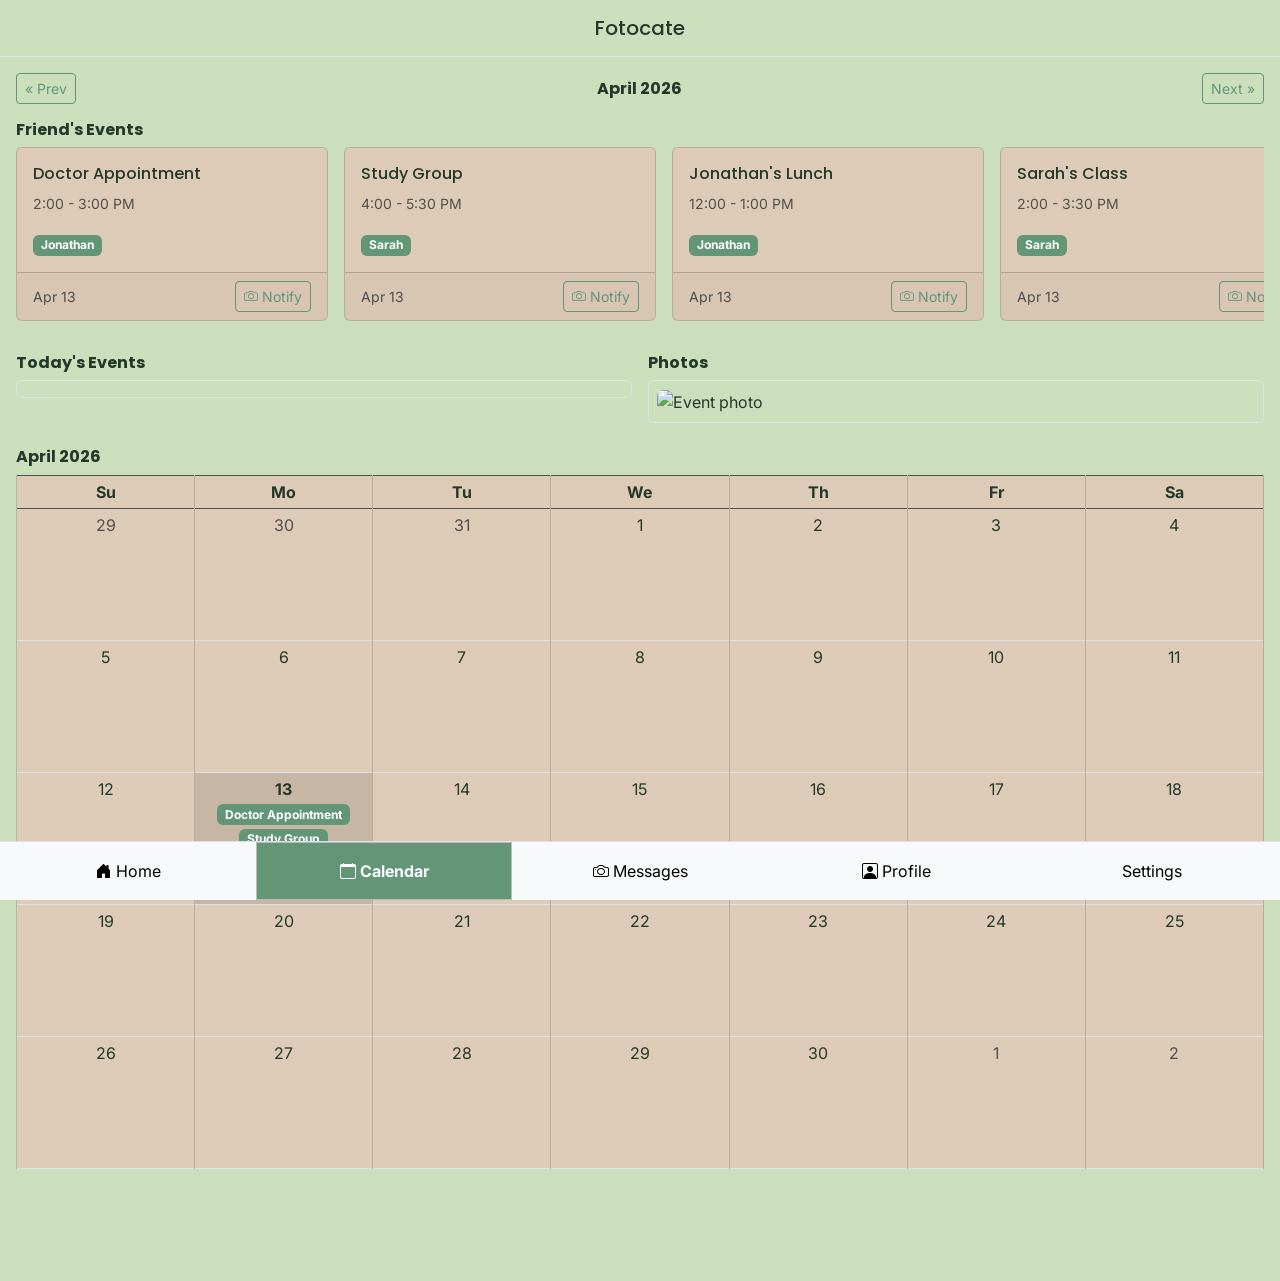
==== calendar.html @ 9111d799 "Add shared styles/scripts and Bootstrap icons across pages" ====
<!DOCTYPE html>
<html lang="en">
<head>
    <meta charset="UTF-8">
    <meta name="viewport" content="width=device-width, initial-scale=1.0">
    <title>Fotocate</title>

    <link href="https://cdn.jsdelivr.net/npm/bootstrap@5.3.2/dist/css/bootstrap.min.css" rel="stylesheet">
    <link rel="stylesheet" href="https://cdn.jsdelivr.net/npm/bootstrap-icons@1.11.3/font/bootstrap-icons.min.css">
    <link rel="stylesheet" href="styles.css">
    <style>
        .cal-day { cursor: pointer; }
        .cal-day:hover { text-decoration: underline; }
        .month-grid {
            table-layout: fixed;
        }
        .month-grid tbody td {
            height: clamp(88px, 12vw, 132px);
            vertical-align: top;
        }
    </style>
</head>
<body>

<div class="container-fluid min-vh-100 d-flex flex-column p-0">

    <!-- Top Title bar -->
    <div class="bg-light border-bottom text-center py-3">
        <h5 class="mb-0">Fotocate</h5>
    </div>

    <div class="flex-grow-1 overflow-auto p-3 pb-5 mb-5">

        <!-- Month navigation -->
        <div class="d-flex justify-content-between align-items-center mb-3">
            <button class="btn btn-outline-secondary btn-sm">&laquo; Prev</button>
            <h6 class="mb-0 fw-bold">April 2026</h6>
            <button class="btn btn-outline-secondary btn-sm">Next &raquo;</button>
        </div>

        <!-- Friend's Events -->
        <h6 class="fw-bold mb-2">Friend's Events</h6>
        <div class="d-flex flex-nowrap overflow-auto gap-3 mb-4 pb-2">

            <div class="col-10 col-sm-6 col-md-4 col-lg-3 flex-shrink-0">
                <div class="card h-100">
                    <div class="card-body">
                        <h6 class="card-title">Doctor Appointment</h6>
                        <p class="card-text"><small class="text-muted">2:00 - 3:00 PM</small></p>
                        <span class="badge bg-secondary">Jonathan</span>
                    </div>
                    <div class="card-footer d-flex justify-content-between align-items-center">
                        <small class="text-muted">Apr 13</small>
                        <button class="btn btn-outline-primary btn-sm"><i class="bi bi-camera me-1"></i>Notify</button>
                    </div>
                </div>
            </div>

            <div class="col-10 col-sm-6 col-md-4 col-lg-3 flex-shrink-0">
                <div class="card h-100">
                    <div class="card-body">
                        <h6 class="card-title">Study Group</h6>
                        <p class="card-text"><small class="text-muted">4:00 - 5:30 PM</small></p>
                        <span class="badge bg-secondary">Sarah</span>
                    </div>
                    <div class="card-footer d-flex justify-content-between align-items-center">
                        <small class="text-muted">Apr 13</small>
                        <button class="btn btn-outline-primary btn-sm"><i class="bi bi-camera me-1"></i>Notify</button>
                    </div>
                </div>
            </div>

            <div class="col-10 col-sm-6 col-md-4 col-lg-3 flex-shrink-0">
                <div class="card h-100">
                    <div class="card-body">
                        <h6 class="card-title">Jonathan's Lunch</h6>
                        <p class="card-text"><small class="text-muted">12:00 - 1:00 PM</small></p>
                        <span class="badge bg-secondary">Jonathan</span>
                    </div>
                    <div class="card-footer d-flex justify-content-between align-items-center">
                        <small class="text-muted">Apr 13</small>
                        <button class="btn btn-outline-primary btn-sm"><i class="bi bi-camera me-1"></i>Notify</button>
                    </div>
                </div>
            </div>

            <div class="col-10 col-sm-6 col-md-4 col-lg-3 flex-shrink-0">
                <div class="card h-100">
                    <div class="card-body">
                        <h6 class="card-title">Sarah's Class</h6>
                        <p class="card-text"><small class="text-muted">2:00 - 3:30 PM</small></p>
                        <span class="badge bg-secondary">Sarah</span>
                    </div>
                    <div class="card-footer d-flex justify-content-between align-items-center">
                        <small class="text-muted">Apr 13</small>
                        <button class="btn btn-outline-primary btn-sm"><i class="bi bi-camera me-1"></i>Notify</button>
                    </div>
                </div>
            </div>

        </div>
        <!-- Daily Activity and Photos -->
        <div class="row g-3 mb-4">

            <!-- Today's events -->
            <div class="col-12 col-lg-6">
                <h6 class="fw-bold mb-2">Today's Events</h6>
                <div id="todaysEventsContainer" class="border rounded overflow-auto p-2">
                </div>
            </div>

            <!-- Photos box -->
            <div class="col-12 col-lg-6">
                <h6 class="fw-bold mb-2">Photos</h6>
                <div class="border rounded overflow-auto p-2">
                    <img src="https://picsum.photos/200/300" class="img-fluid rounded" alt="Event photo" />
                </div>
            </div>

        </div>

        <!-- Monthly calendar -->
        <h6 class="fw-bold mb-2">April 2026</h6>

        <div class="table-responsive">
            <table class="table table-bordered table-sm text-center align-top month-grid">

                <thead class="table-dark">
                    <tr>
                        <th>Su</th>
                        <th>Mo</th>
                        <th>Tu</th>
                        <th>We</th>
                        <th>Th</th>
                        <th>Fr</th>
                        <th>Sa</th>
                    </tr>
                </thead>

                <tbody>
                    <tr>
                        <td class="text-muted">29</td>
                        <td class="text-muted">30</td>
                        <td class="text-muted">31</td>
                        <td><span class="cal-day" data-date="April 1, 2026" onclick="openCreateEvent('April 1, 2026', this)">1</span></td>
                        <td><span class="cal-day" data-date="April 2, 2026" onclick="openCreateEvent('April 2, 2026', this)">2</span></td>
                        <td><span class="cal-day" data-date="April 3, 2026" onclick="openCreateEvent('April 3, 2026', this)">3</span></td>
                        <td><span class="cal-day" data-date="April 4, 2026" onclick="openCreateEvent('April 4, 2026', this)">4</span></td>
                    </tr>
                    <tr>
                        <td><span class="cal-day" data-date="April 5, 2026" onclick="openCreateEvent('April 5, 2026', this)">5</span></td>
                        <td><span class="cal-day" data-date="April 6, 2026" onclick="openCreateEvent('April 6, 2026', this)">6</span></td>
                        <td><span class="cal-day" data-date="April 7, 2026" onclick="openCreateEvent('April 7, 2026', this)">7</span></td>
                        <td><span class="cal-day" data-date="April 8, 2026" onclick="openCreateEvent('April 8, 2026', this)">8</span></td>
                        <td><span class="cal-day" data-date="April 9, 2026" onclick="openCreateEvent('April 9, 2026', this)">9</span></td>
                        <td><span class="cal-day" data-date="April 10, 2026" onclick="openCreateEvent('April 10, 2026', this)">10</span></td>
                        <td><span class="cal-day" data-date="April 11, 2026" onclick="openCreateEvent('April 11, 2026', this)">11</span></td>
                    </tr>
                    <tr>
                        <td><span class="cal-day" data-date="April 12, 2026" onclick="openCreateEvent('April 12, 2026', this)">12</span></td>
                        <td class="table-active fw-bold"><span class="cal-day" data-date="April 13, 2026" onclick="openCreateEvent('April 13, 2026', this)">13</span>
                        </td>
                        <td><span class="cal-day" data-date="April 14, 2026" onclick="openCreateEvent('April 14, 2026', this)">14</span></td>
                        <td><span class="cal-day" data-date="April 15, 2026" onclick="openCreateEvent('April 15, 2026', this)">15</span></td>
                        <td><span class="cal-day" data-date="April 16, 2026" onclick="openCreateEvent('April 16, 2026', this)">16</span></td>
                        <td><span class="cal-day" data-date="April 17, 2026" onclick="openCreateEvent('April 17, 2026', this)">17</span></td>
                        <td><span class="cal-day" data-date="April 18, 2026" onclick="openCreateEvent('April 18, 2026', this)">18</span></td>
                    </tr>
                    <tr>
                        <td><span class="cal-day" data-date="April 19, 2026" onclick="openCreateEvent('April 19, 2026', this)">19</span></td>
                        <td><span class="cal-day" data-date="April 20, 2026" onclick="openCreateEvent('April 20, 2026', this)">20</span></td>
                        <td><span class="cal-day" data-date="April 21, 2026" onclick="openCreateEvent('April 21, 2026', this)">21</span></td>
                        <td><span class="cal-day" data-date="April 22, 2026" onclick="openCreateEvent('April 22, 2026', this)">22</span></td>
                        <td><span class="cal-day" data-date="April 23, 2026" onclick="openCreateEvent('April 23, 2026', this)">23</span></td>
                        <td><span class="cal-day" data-date="April 24, 2026" onclick="openCreateEvent('April 24, 2026', this)">24</span></td>
                        <td><span class="cal-day" data-date="April 25, 2026" onclick="openCreateEvent('April 25, 2026', this)">25</span></td>
                    </tr>
                    <tr>
                        <td><span class="cal-day" data-date="April 26, 2026" onclick="openCreateEvent('April 26, 2026', this)">26</span></td>
                        <td><span class="cal-day" data-date="April 27, 2026" onclick="openCreateEvent('April 27, 2026', this)">27</span></td>
                        <td><span class="cal-day" data-date="April 28, 2026" onclick="openCreateEvent('April 28, 2026', this)">28</span></td>
                        <td><span class="cal-day" data-date="April 29, 2026" onclick="openCreateEvent('April 29, 2026', this)">29</span></td>
                        <td><span class="cal-day" data-date="April 30, 2026" onclick="openCreateEvent('April 30, 2026', this)">30</span></td>
                        <td class="text-muted">1</td>
                        <td class="text-muted">2</td>
                    </tr>
                </tbody>

            </table>
        </div>

    </div>

    <!-- Create Event Modal -->
    <div class="modal fade" id="createEventModal" tabindex="-1" aria-labelledby="createEventModalLabel" aria-hidden="true">
        <div class="modal-dialog">
            <div class="modal-content">
                <div class="modal-header">
                    <h5 class="modal-title" id="createEventModalLabel">Create Event</h5>
                    <button type="button" class="btn-close" data-bs-dismiss="modal" aria-label="Close"></button>
                </div>
                <div class="modal-body">
                    <div class="mb-3">
                        <label class="form-label">Event Name <span class="text-danger">*</span></label>
                        <input type="text" id="eventName" class="form-control" placeholder="Enter event name">
                        <div id="eventNameError" class="text-danger small d-none">Event name is required.</div>
                    </div>
                    <div class="mb-3">
                        <label class="form-label">Description</label>
                        <input type="text" id="eventDesc" class="form-control" placeholder="Optional">
                    </div>
                    <div class="mb-3">
                        <label class="form-label">Date <span class="text-danger">*</span></label>
                        <input type="text" id="eventDate" class="form-control" readonly>
                    </div>
                    <div class="mb-3">
                        <label class="form-label">Time <span class="text-danger">*</span></label>
                        <input type="time" id="eventTime" class="form-control">
                        <div id="eventTimeError" class="text-danger small d-none">Time is required.</div>
                    </div>
                    <div class="mb-3">
                        <label class="form-label">People</label>
                        <select id="eventPeople" class="form-select">
                            <option value="" selected></option>
                            <option>1</option>
                            <option>2</option>
                            <option>3+</option>
                        </select>
                    </div>
                </div>
                <div class="modal-footer">
                    <button type="button" class="btn btn-secondary" data-bs-dismiss="modal">Cancel</button>
                    <button type="button" class="btn btn-primary" onclick="submitCreateEvent()">Continue</button>
                </div>
            </div>
        </div>
    </div>

    <!-- Event Confirmation Modal -->
    <div class="modal fade" id="eventConfirmModal" tabindex="-1" aria-labelledby="eventConfirmModalLabel" aria-hidden="true">
        <div class="modal-dialog">
            <div class="modal-content">
                <div class="modal-header">
                    <h5 class="modal-title" id="eventConfirmModalLabel">Event Confirmation</h5>
                    <button type="button" class="btn-close" data-bs-dismiss="modal" aria-label="Close"></button>
                </div>
                <div class="modal-body">
                    <p><strong>Event Name:</strong> <span id="confirmName"></span></p>
                    <p><strong>Description:</strong> <span id="confirmDesc"></span></p>
                    <p><strong>Date:</strong> <span id="confirmDate"></span></p>
                    <p><strong>Time:</strong> <span id="confirmTime"></span></p>
                    <p><strong>People:</strong> <span id="confirmPeople"></span></p>
                </div>
                <div class="modal-footer">
                    <button type="button" class="btn btn-secondary" onclick="backToCreate()">Back</button>
                    <button type="button" class="btn btn-success" onclick="confirmEvent()">Confirm</button>
                </div>
            </div>
        </div>
    </div>

    <!-- Bottom nav bar -->
    <div class="border-top bg-light fixed-bottom">
        <div class="row g-0 text-center">
            <div class="col">
                <a href="homepage.html" class="btn btn-light w-100 rounded-0 py-3 bottom-nav-link"><i class="bi bi-house-door-fill me-1"></i>Home</a>
            </div>
            <div class="col">
                <a href="calendar.html" class="btn btn-light w-100 rounded-0 py-3 fw-bold bottom-nav-link"><i class="bi bi-calendar me-1"></i>Calendar</a>
            </div>
            <div class="col">
                <a href="messages.html" class="btn btn-light w-100 rounded-0 py-3 bottom-nav-link"><i class="bi bi-camera me-1"></i>Messages</a>
            </div>
            <div class="col">
                <a href="profile.html" class="btn btn-light w-100 rounded-0 py-3 bottom-nav-link"><i class="bi bi-person-square me-1"></i>Profile</a>
            </div>
            <div class="col">
                <a href="settings.html" class="btn btn-light w-100 rounded-0 py-3 bottom-nav-link">Settings</a>
            </div>
        </div>
    </div>

</div>

<script src="https://cdn.jsdelivr.net/npm/bootstrap@5.3.2/dist/js/bootstrap.bundle.min.js"></script>

<script>
    const FRIEND_EVENTS = [
        { name: 'Doctor Appointment', dateStr: 'April 13, 2026', timeStr: '2:00 PM - 3:00 PM', owner: 'Jonathan', participants: ['Jonathan'] },
        { name: 'Study Group', dateStr: 'April 13, 2026', timeStr: '4:00 PM - 5:30 PM', owner: 'Sarah', participants: ['Sarah', 'Jonathan'] },
        { name: "Jonathan's Lunch", dateStr: 'April 13, 2026', timeStr: '12:00 PM - 1:00 PM', owner: 'Jonathan', participants: ['Jonathan'] },
        { name: "Sarah's Class", dateStr: 'April 13, 2026', timeStr: '2:00 PM - 3:30 PM', owner: 'Sarah', participants: ['Sarah'] }
    ];

    let createEventModal, confirmModal;
    let currentDayCell = null;
    let pendingEvent = null;

    document.addEventListener('DOMContentLoaded', function () {
        createEventModal = new bootstrap.Modal(document.getElementById('createEventModal'));
        confirmModal = new bootstrap.Modal(document.getElementById('eventConfirmModal'));
        enableDayCellClicks();
        loadSavedEvents();
        loadFriendEvents();
        highlightFocusedDay();
    });

    function enableDayCellClicks() {
        document.querySelectorAll('.cal-day').forEach(span => {
            const dateStr = span.dataset.date;
            const dayCell = span.closest('td');
            if (!dateStr || !dayCell) return;

            // Switch from number-only click target to full day-cell click target.
            span.removeAttribute('onclick');
            dayCell.style.cursor = 'pointer';
            dayCell.setAttribute('role', 'button');
            dayCell.addEventListener('click', function () {
                openCreateEvent(dateStr, span);
            });
        });
    }

    function openCreateEvent(dateStr, spanEl) {
        currentDayCell = spanEl.closest('td');
        document.getElementById('eventName').value = '';
        document.getElementById('eventDesc').value = '';
        document.getElementById('eventDate').value = dateStr;
        document.getElementById('eventTime').value = '';
        document.getElementById('eventPeople').value = '';
        document.getElementById('eventNameError').classList.add('d-none');
        document.getElementById('eventTimeError').classList.add('d-none');
        createEventModal.show();
    }

    function submitCreateEvent() {
        const name = document.getElementById('eventName').value.trim();
        const time = document.getElementById('eventTime').value.trim();
        let valid = true;

        if (!name) {
            document.getElementById('eventNameError').classList.remove('d-none');
            valid = false;
        } else {
            document.getElementById('eventNameError').classList.add('d-none');
        }
        if (!time) {
            document.getElementById('eventTimeError').classList.remove('d-none');
            valid = false;
        } else {
            document.getElementById('eventTimeError').classList.add('d-none');
        }

        if (valid) {
            const [h, m] = time.split(':');
            const hour = parseInt(h);
            const ampm = hour >= 12 ? 'PM' : 'AM';
            const hour12 = hour % 12 || 12;
            const timeStr = `${hour12}:${m} ${ampm}`;

            pendingEvent = {
                name,
                desc: document.getElementById('eventDesc').value.trim(),
                dateStr: document.getElementById('eventDate').value,
                timeStr,
                people: document.getElementById('eventPeople').value
            };

            document.getElementById('confirmName').textContent = name;
            document.getElementById('confirmDesc').textContent = pendingEvent.desc || '—';
            document.getElementById('confirmDate').textContent = pendingEvent.dateStr;
            document.getElementById('confirmTime').textContent = timeStr;
            document.getElementById('confirmPeople').textContent = pendingEvent.people || '—';
            createEventModal.hide();
            confirmModal.show();
        }
    }

    function confirmEvent() {
        if (!pendingEvent) return;

        // Add badge to the calendar cell
        if (currentDayCell) {
            const div = document.createElement('div');
            div.innerHTML = `<span class="badge bg-warning text-dark">${pendingEvent.name}</span>`;
            currentDayCell.appendChild(div);
        }

        // If today, also add to Today's Events list
        if (pendingEvent.dateStr === 'April 13, 2026') {
            addToTodaysEvents(pendingEvent);
        }

        // Save to localStorage
        const saved = JSON.parse(localStorage.getItem('calendarEvents') || '[]');
        saved.push(pendingEvent);
        localStorage.setItem('calendarEvents', JSON.stringify(saved));

        pendingEvent = null;
        confirmModal.hide();
    }

    function backToCreate() {
        confirmModal.hide();
        createEventModal.show();
    }

    function addToTodaysEvents(evt) {
        const container = document.getElementById('todaysEventsContainer');
        if (!container) return;
        const div = document.createElement('div');
        div.className = 'card mb-2';
        div.innerHTML = `
            <div class="card-body py-2">
                <h6 class="card-title mb-1">${evt.name}</h6>
                <small class="text-muted">${evt.timeStr}</small><br>
                <span class="badge bg-warning text-dark">Personal</span>
            </div>`;
        container.appendChild(div);
    }

    function loadSavedEvents() {
        const saved = JSON.parse(localStorage.getItem('calendarEvents') || '[]');
        saved.forEach(evt => {
            // Add badge to matching calendar cell
            const span = document.querySelector(`.cal-day[data-date="${evt.dateStr}"]`);
            if (span) {
                const div = document.createElement('div');
                div.innerHTML = `<span class="badge bg-warning text-dark">${evt.name}</span>`;
                span.closest('td').appendChild(div);
            }
            // If today, add to Today's Events
            if (evt.dateStr === 'April 13, 2026') {
                addToTodaysEvents(evt);
            }
        });
    }

    function loadFriendEvents() {
        FRIEND_EVENTS.forEach(evt => {
            const span = document.querySelector(`.cal-day[data-date="${evt.dateStr}"]`);
            if (span) {
                const div = document.createElement('div');
                div.innerHTML = `<span class="badge bg-secondary">${evt.name}</span>`;
                span.closest('td').appendChild(div);
            }
        });
    }

    function highlightFocusedDay() {
        const params = new URLSearchParams(window.location.search);
        const focusDate = params.get('focusDate');
        if (!focusDate) return;

        const daySpan = document.querySelector(`.cal-day[data-date="${focusDate}"]`);
        if (!daySpan) return;

        const dayCell = daySpan.closest('td');
        if (!dayCell) return;

        dayCell.scrollIntoView({ behavior: 'smooth', block: 'center' });

        dayCell.classList.add('bg-warning-subtle', 'opacity-100');
        setTimeout(() => {
            dayCell.classList.remove('opacity-100');
            dayCell.classList.add('opacity-75');
        }, 350);
        setTimeout(() => {
            dayCell.classList.remove('opacity-75');
            dayCell.classList.add('opacity-50');
        }, 700);
        setTimeout(() => {
            dayCell.classList.remove('opacity-50');
            dayCell.classList.add('opacity-25');
        }, 1050);
        setTimeout(() => {
            dayCell.classList.remove('bg-warning-subtle', 'opacity-25');
        }, 1400);

        // Prevent re-running highlight on refresh/back navigation.
        window.history.replaceState({}, document.title, 'calendar.html');
    }
</script>

<script src="app.js"></script>

</body>
</html>
---- styles.css ----
@import url('https://fonts.googleapis.com/css2?family=Inter:wght@400;500;600&family=Poppins:wght@500;600;700&display=swap');

:root {
  --color-main: #CBDFBD;
  --color-accent: #629677;
  --color-surface: #DECBB7;
  --color-text: #243829;
}

html, body {
  background-color: var(--color-main);
  color: var(--color-text);
}

body {
  font-family: "Inter", "Segoe UI", Tahoma, Geneva, Verdana, sans-serif;
}

h1, h2, h3, h4, h5, h6 {
  font-family: "Poppins", "Inter", "Segoe UI", Tahoma, Geneva, Verdana, sans-serif;
}

/* Top bars and bottom nav wrappers */
.bg-light, .border-top.bg-light, .border-bottom.bg-light{
background-color: var(--color-main) !important;
color: var(--color-text) !important;
}

/* Cards, modal surfaces, and calendar cells */
.card, .modal-content, .table td, .table th, .form-control, .form-select{
background-color: var(--color-surface);
color: var(--color-text);
border-color: rgba(36, 56, 41, 0.2);
}

/* Calendar day hover */
.cal-day:hover{
color: var(--color-accent) !important;
text-decoration: underline;
}

/* Buttons */
.btn-primary, .btn-success{
background-color: var(--color-accent) !important;
border-color: var(--color-accent) !important;
color: #ffffff !important;
}

.btn-outline-primary, .btn-outline-secondary{
color: var(--color-accent) !important;
border-color: var(--color-accent) !important;
}

.btn-outline-primary:hover, .btn-outline-secondary:hover{
background-color: var(--color-accent) !important;
color: #ffffff !important;
}

/* Badges */
.badge.bg-warning, .badge.bg-secondary{
background-color: var(--color-accent) !important;
color: #ffffff !important;
}

/* Links */
a{
color: var(--color-text);
}

a:hover{
color: var(--color-accent);
}

/* Bottom nav active page */
.bottom-nav-link.active{
background-color: var(--color-accent) !important;
color: #ffffff !important;
font-weight: 700;
}

/* Keep calendar layout */
.month-grid {
table-layout: fixed;
}

.month-grid tbody td{
height: clamp(88px, 12vw, 132px);
vertical-align: top;
}
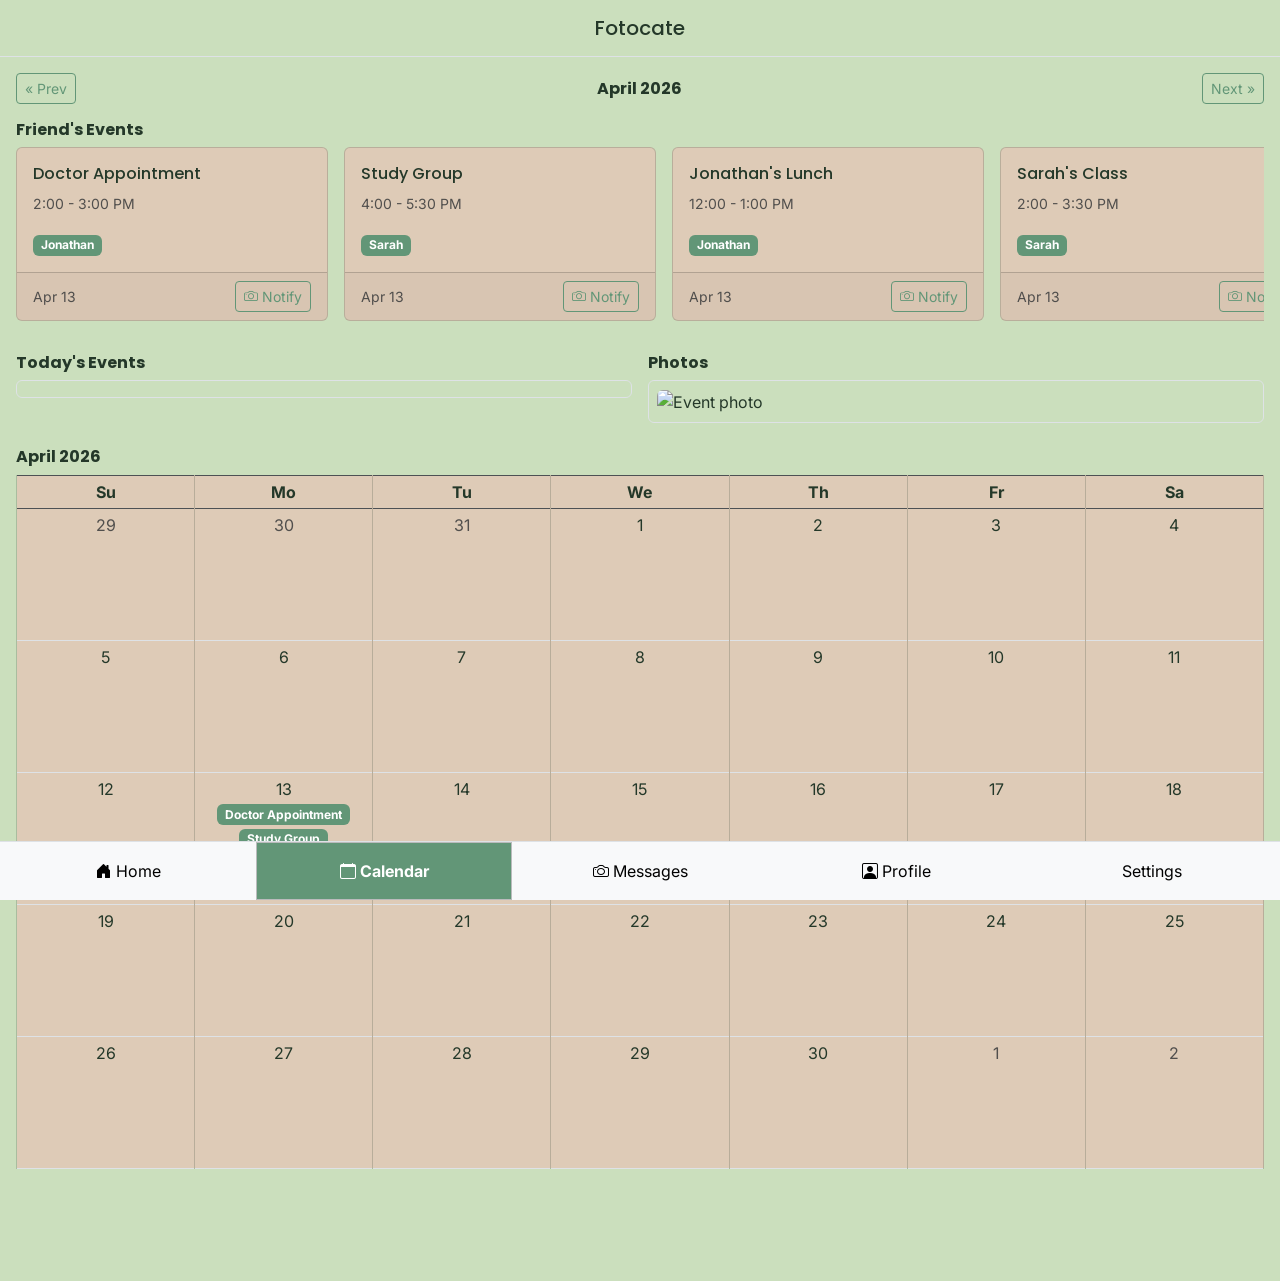
==== commit a3e195f3: "Make calendar current day and today's events dynamic" ====
--- a/calendar.html
+++ b/calendar.html
@@ -158,7 +158,7 @@
                     </tr>
                     <tr>
                         <td><span class="cal-day" data-date="April 12, 2026" onclick="openCreateEvent('April 12, 2026', this)">12</span></td>
-                        <td class="table-active fw-bold"><span class="cal-day" data-date="April 13, 2026" onclick="openCreateEvent('April 13, 2026', this)">13</span>
+                        <td><span class="cal-day" data-date="April 13, 2026" onclick="openCreateEvent('April 13, 2026', this)">13</span>
                         </td>
                         <td><span class="cal-day" data-date="April 14, 2026" onclick="openCreateEvent('April 14, 2026', this)">14</span></td>
                         <td><span class="cal-day" data-date="April 15, 2026" onclick="openCreateEvent('April 15, 2026', this)">15</span></td>
@@ -295,11 +295,17 @@
     let createEventModal, confirmModal;
     let currentDayCell = null;
     let pendingEvent = null;
+    const TODAY_DATE_STR = new Date().toLocaleDateString('en-US', {
+        month: 'long',
+        day: 'numeric',
+        year: 'numeric'
+    });
 
     document.addEventListener('DOMContentLoaded', function () {
         createEventModal = new bootstrap.Modal(document.getElementById('createEventModal'));
         confirmModal = new bootstrap.Modal(document.getElementById('eventConfirmModal'));
         enableDayCellClicks();
+        highlightCurrentDay();
         loadSavedEvents();
         loadFriendEvents();
         highlightFocusedDay();
@@ -387,7 +393,7 @@
         }
 
         // If today, also add to Today's Events list
-        if (pendingEvent.dateStr === 'April 13, 2026') {
+        if (pendingEvent.dateStr === TODAY_DATE_STR) {
             addToTodaysEvents(pendingEvent);
         }
 
@@ -430,10 +436,20 @@
                 span.closest('td').appendChild(div);
             }
             // If today, add to Today's Events
-            if (evt.dateStr === 'April 13, 2026') {
+            if (evt.dateStr === TODAY_DATE_STR) {
                 addToTodaysEvents(evt);
             }
         });
+    }
+
+    function highlightCurrentDay() {
+        const daySpan = document.querySelector(`.cal-day[data-date="${TODAY_DATE_STR}"]`);
+        if (!daySpan) return;
+
+        const dayCell = daySpan.closest('td');
+        if (!dayCell) return;
+
+        dayCell.classList.add('table-active', 'fw-bold');
     }
 
     function loadFriendEvents() {
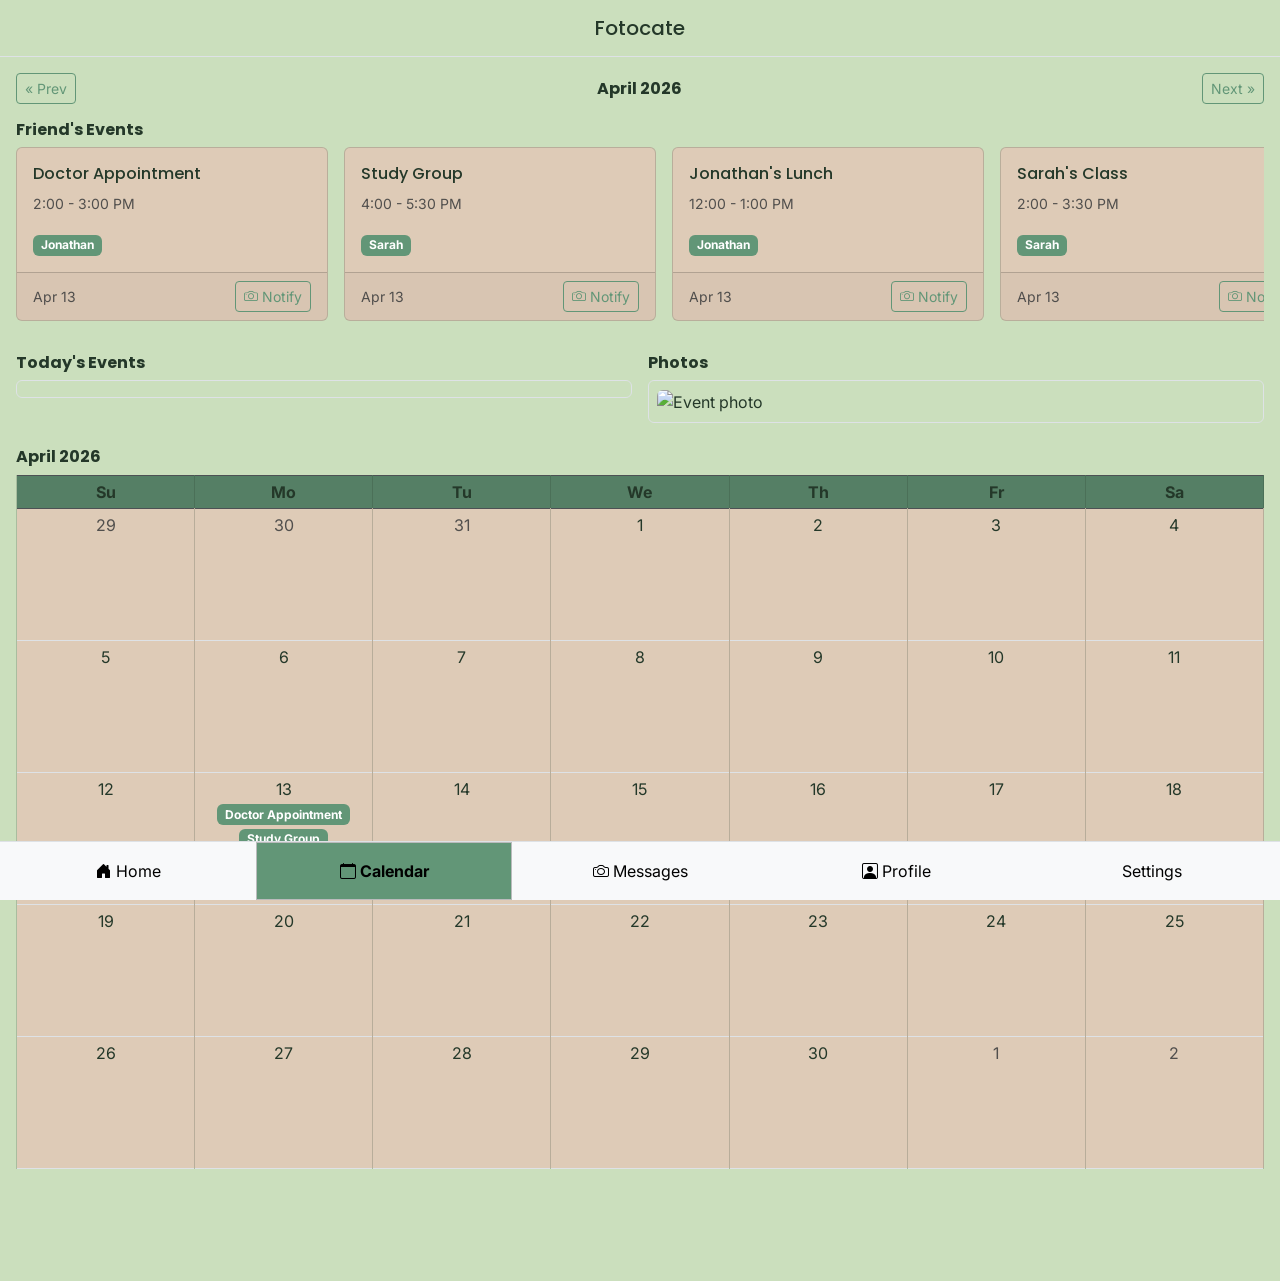
==== commit 0f28beb2: "Add event type dropdown with color-coded badges" ====
--- a/calendar.html
+++ b/calendar.html
@@ -227,6 +227,16 @@
                             <option>3+</option>
                         </select>
                     </div>
+                    <div class="mb-3">
+                        <label class="form-label">Event Type</label>
+                        <select id="eventType" class="form-select">
+                            <option value="personal" selected>Personal</option>
+                            <option value="business">Business</option>
+                            <option value="family">Family</option>
+                            <option value="recreational">Recreational</option>
+                            <option value="social">Social</option>
+                        </select>
+                    </div>
                 </div>
                 <div class="modal-footer">
                     <button type="button" class="btn btn-secondary" data-bs-dismiss="modal">Cancel</button>
@@ -250,6 +260,7 @@
                     <p><strong>Date:</strong> <span id="confirmDate"></span></p>
                     <p><strong>Time:</strong> <span id="confirmTime"></span></p>
                     <p><strong>People:</strong> <span id="confirmPeople"></span></p>
+                    <p><strong>Type:</strong> <span id="confirmType"></span></p>
                 </div>
                 <div class="modal-footer">
                     <button type="button" class="btn btn-secondary" onclick="backToCreate()">Back</button>
@@ -295,6 +306,8 @@
     let createEventModal, confirmModal;
     let currentDayCell = null;
     let pendingEvent = null;
+    let editMode = false;
+    let editingEventId = null;
     const TODAY_DATE_STR = new Date().toLocaleDateString('en-US', {
         month: 'long',
         day: 'numeric',
@@ -328,15 +341,55 @@
     }
 
     function openCreateEvent(dateStr, spanEl) {
+        editMode = false;
+        editingEventId = null;
         currentDayCell = spanEl.closest('td');
         document.getElementById('eventName').value = '';
         document.getElementById('eventDesc').value = '';
         document.getElementById('eventDate').value = dateStr;
         document.getElementById('eventTime').value = '';
         document.getElementById('eventPeople').value = '';
+        document.getElementById('eventType').value = 'personal';
         document.getElementById('eventNameError').classList.add('d-none');
         document.getElementById('eventTimeError').classList.add('d-none');
+        document.getElementById('createEventModalLabel').textContent = 'Create Event';
         createEventModal.show();
+    }
+
+    function openEditEvent(evt) {
+        editMode = true;
+        editingEventId = evt.id;
+
+        const daySpan = document.querySelector(`.cal-day[data-date="${evt.dateStr}"]`);
+        currentDayCell = daySpan ? daySpan.closest('td') : null;
+
+        document.getElementById('eventName').value = evt.name || '';
+        document.getElementById('eventDesc').value = evt.desc || '';
+        document.getElementById('eventDate').value = evt.dateStr || '';
+        document.getElementById('eventPeople').value = evt.people || '';
+        document.getElementById('eventType').value = evt.type || 'personal';
+        document.getElementById('eventNameError').classList.add('d-none');
+        document.getElementById('eventTimeError').classList.add('d-none');
+
+        const parsed = parseDisplayTimeToInput(evt.timeStr || '');
+        document.getElementById('eventTime').value = parsed || '';
+
+        document.getElementById('createEventModalLabel').textContent = 'Edit Event';
+        createEventModal.show();
+    }
+
+    function parseDisplayTimeToInput(displayTime) {
+        const match = displayTime.match(/^(\d{1,2}):(\d{2})\s*(AM|PM)$/i);
+        if (!match) return '';
+
+        let hour = parseInt(match[1], 10);
+        const minute = match[2];
+        const meridiem = match[3].toUpperCase();
+
+        if (meridiem === 'PM' && hour !== 12) hour += 12;
+        if (meridiem === 'AM' && hour === 12) hour = 0;
+
+        return `${String(hour).padStart(2, '0')}:${minute}`;
     }
 
     function submitCreateEvent() {
@@ -364,19 +417,24 @@
             const hour12 = hour % 12 || 12;
             const timeStr = `${hour12}:${m} ${ampm}`;
 
+            const eventType = document.getElementById('eventType').value || 'personal';
             pendingEvent = {
+                id: editMode ? editingEventId : `evt-${Date.now()}-${Math.random().toString(36).slice(2, 8)}`,
                 name,
                 desc: document.getElementById('eventDesc').value.trim(),
                 dateStr: document.getElementById('eventDate').value,
                 timeStr,
-                people: document.getElementById('eventPeople').value
+                people: document.getElementById('eventPeople').value,
+                type: eventType
             };
 
+            const typeLabels = { personal: 'Personal', business: 'Business', family: 'Family', recreational: 'Recreational', social: 'Social' };
             document.getElementById('confirmName').textContent = name;
             document.getElementById('confirmDesc').textContent = pendingEvent.desc || '—';
             document.getElementById('confirmDate').textContent = pendingEvent.dateStr;
             document.getElementById('confirmTime').textContent = timeStr;
             document.getElementById('confirmPeople').textContent = pendingEvent.people || '—';
+            document.getElementById('confirmType').textContent = typeLabels[eventType] || eventType;
             createEventModal.hide();
             confirmModal.show();
         }
@@ -385,24 +443,21 @@
     function confirmEvent() {
         if (!pendingEvent) return;
 
-        // Add badge to the calendar cell
-        if (currentDayCell) {
-            const div = document.createElement('div');
-            div.innerHTML = `<span class="badge bg-warning text-dark">${pendingEvent.name}</span>`;
-            currentDayCell.appendChild(div);
+        const saved = getSavedEvents();
+        const targetIndex = saved.findIndex(evt => evt.id === pendingEvent.id);
+
+        if (targetIndex >= 0) {
+            saved[targetIndex] = pendingEvent;
+        } else {
+            saved.push(pendingEvent);
         }
 
-        // If today, also add to Today's Events list
-        if (pendingEvent.dateStr === TODAY_DATE_STR) {
-            addToTodaysEvents(pendingEvent);
-        }
-
-        // Save to localStorage
-        const saved = JSON.parse(localStorage.getItem('calendarEvents') || '[]');
-        saved.push(pendingEvent);
         localStorage.setItem('calendarEvents', JSON.stringify(saved));
+        renderSavedEvents();
 
         pendingEvent = null;
+        editMode = false;
+        editingEventId = null;
         confirmModal.hide();
     }
 
@@ -415,31 +470,90 @@
         const container = document.getElementById('todaysEventsContainer');
         if (!container) return;
         const div = document.createElement('div');
-        div.className = 'card mb-2';
+        div.className = 'card mb-2 personal-today-event';
+        const todayTypeClass = {
+            personal: 'event-type-personal',
+            business: 'event-type-business',
+            family: 'event-type-family',
+            recreational: 'event-type-recreational',
+            social: 'event-type-social'
+        }[evt.type || 'personal'] || 'event-type-personal';
+        const todayTypeLabel = { personal: 'Personal', business: 'Business', family: 'Family', recreational: 'Recreational', social: 'Social' }[evt.type || 'personal'] || 'Personal';
         div.innerHTML = `
             <div class="card-body py-2">
                 <h6 class="card-title mb-1">${evt.name}</h6>
                 <small class="text-muted">${evt.timeStr}</small><br>
-                <span class="badge bg-warning text-dark">Personal</span>
+                <span class="badge ${todayTypeClass}">${todayTypeLabel}</span>
             </div>`;
         container.appendChild(div);
     }
 
-    function loadSavedEvents() {
-        const saved = JSON.parse(localStorage.getItem('calendarEvents') || '[]');
+    function getSavedEvents() {
+        return JSON.parse(localStorage.getItem('calendarEvents') || '[]');
+    }
+
+    function normalizeSavedEvents(events) {
+        let changed = false;
+        const normalized = events.map(evt => {
+            if (evt.id) return evt;
+            changed = true;
+            return {
+                ...evt,
+                id: `evt-${Date.now()}-${Math.random().toString(36).slice(2, 8)}`
+            };
+        });
+
+        if (changed) {
+            localStorage.setItem('calendarEvents', JSON.stringify(normalized));
+        }
+
+        return normalized;
+    }
+
+    function clearRenderedPersonalEvents() {
+        document.querySelectorAll('.personal-event-wrapper').forEach(node => node.remove());
+        document.querySelectorAll('.personal-today-event').forEach(node => node.remove());
+    }
+
+    function renderSavedEvents() {
+        clearRenderedPersonalEvents();
+        const saved = normalizeSavedEvents(getSavedEvents());
+
         saved.forEach(evt => {
-            // Add badge to matching calendar cell
             const span = document.querySelector(`.cal-day[data-date="${evt.dateStr}"]`);
-            if (span) {
-                const div = document.createElement('div');
-                div.innerHTML = `<span class="badge bg-warning text-dark">${evt.name}</span>`;
-                span.closest('td').appendChild(div);
-            }
-            // If today, add to Today's Events
+            if (!span) return;
+
+            const wrapper = document.createElement('div');
+            wrapper.className = 'personal-event-wrapper';
+
+            const typeColorClass = {
+                personal: 'event-type-personal',
+                business: 'event-type-business',
+                family: 'event-type-family',
+                recreational: 'event-type-recreational',
+                social: 'event-type-social'
+            }[evt.type || 'personal'] || 'event-type-personal';
+
+            const button = document.createElement('button');
+            button.type = 'button';
+            button.className = 'event-badge-button';
+            button.innerHTML = `<span class="badge ${typeColorClass}">${evt.name}</span>`;
+            button.addEventListener('click', function (event) {
+                event.stopPropagation();
+                openEditEvent(evt);
+            });
+
+            wrapper.appendChild(button);
+            span.closest('td').appendChild(wrapper);
+
             if (evt.dateStr === TODAY_DATE_STR) {
                 addToTodaysEvents(evt);
             }
         });
+    }
+
+    function loadSavedEvents() {
+        renderSavedEvents();
     }
 
     function highlightCurrentDay() {
@@ -458,6 +572,9 @@
             if (span) {
                 const div = document.createElement('div');
                 div.innerHTML = `<span class="badge bg-secondary">${evt.name}</span>`;
+                div.addEventListener('click', function (event) {
+                    event.stopPropagation();
+                });
                 span.closest('td').appendChild(div);
             }
         });
@@ -476,22 +593,9 @@
 
         dayCell.scrollIntoView({ behavior: 'smooth', block: 'center' });
 
-        dayCell.classList.add('bg-warning-subtle', 'opacity-100');
-        setTimeout(() => {
-            dayCell.classList.remove('opacity-100');
-            dayCell.classList.add('opacity-75');
-        }, 350);
-        setTimeout(() => {
-            dayCell.classList.remove('opacity-75');
-            dayCell.classList.add('opacity-50');
-        }, 700);
-        setTimeout(() => {
-            dayCell.classList.remove('opacity-50');
-            dayCell.classList.add('opacity-25');
-        }, 1050);
-        setTimeout(() => {
-            dayCell.classList.remove('bg-warning-subtle', 'opacity-25');
-        }, 1400);
+        dayCell.classList.remove('focus-highlight');
+        void dayCell.offsetWidth;
+        dayCell.classList.add('focus-highlight');
 
         // Prevent re-running highlight on refresh/back navigation.
         window.history.replaceState({}, document.title, 'calendar.html');
--- a/styles.css
+++ b/styles.css
@@ -2,8 +2,10 @@
 
 :root {
   --color-main: #CBDFBD;
+  --color-main-darker: #557F65;
   --color-accent: #629677;
   --color-surface: #DECBB7;
+  --color-surface-darker: #C9B39D;
   --color-text: #243829;
 }
 
@@ -62,6 +64,16 @@
 color: #ffffff !important;
 }
 
+/* Keep event badges on calendar/homepage in the original event color. */
+#weekContainer .badge.bg-warning,
+#todaysEventsContainer .badge.bg-warning,
+.month-grid .badge.bg-warning,
+.month-grid .badge.bg-secondary,
+.personal-event-wrapper .badge.bg-warning {
+  background-color: #629677 !important;
+  color: #ffffff !important;
+}
+
 /* Links */
 a{
 color: var(--color-text);
@@ -74,7 +86,7 @@
 /* Bottom nav active page */
 .bottom-nav-link.active{
 background-color: var(--color-accent) !important;
-color: #ffffff !important;
+color: #000000 !important;
 font-weight: 700;
 }
 
@@ -87,3 +99,42 @@
 height: clamp(88px, 12vw, 132px);
 vertical-align: top;
 }
+
+#createEventModal .modal-header,
+#eventConfirmModal .modal-header {
+  background-color: var(--color-surface-darker);
+  color: var(--color-text);
+}
+
+.month-grid thead.table-dark th {
+  background-color: var(--color-main-darker);
+  color: var(--color-text);
+  border-color: rgba(36, 56, 41, 0.2);
+}
+
+.event-badge-button {
+  border: 0;
+  padding: 0;
+  background: transparent;
+  cursor: pointer;
+}
+
+/* Event type badge colors — shades of green */
+.event-type-personal     { background-color: #629677 !important; color: #fff !important; }
+.event-type-business     { background-color: #3d6b50 !important; color: #fff !important; }
+.event-type-family       { background-color: #82b996 !important; color: #fff !important; }
+.event-type-recreational { background-color: #a8d5b5 !important; color: #243829 !important; }
+.event-type-social       { background-color: #4f8a67 !important; color: #fff !important; }
+
+.focus-highlight {
+  animation: focusFadeOut 1.6s ease-out;
+}
+
+@keyframes focusFadeOut {
+  0% {
+    box-shadow: inset 0 0 0 9999px var(--bs-table-active-bg);
+  }
+  100% {
+    box-shadow: inset 0 0 0 9999px rgba(0, 0, 0, 0);
+  }
+}
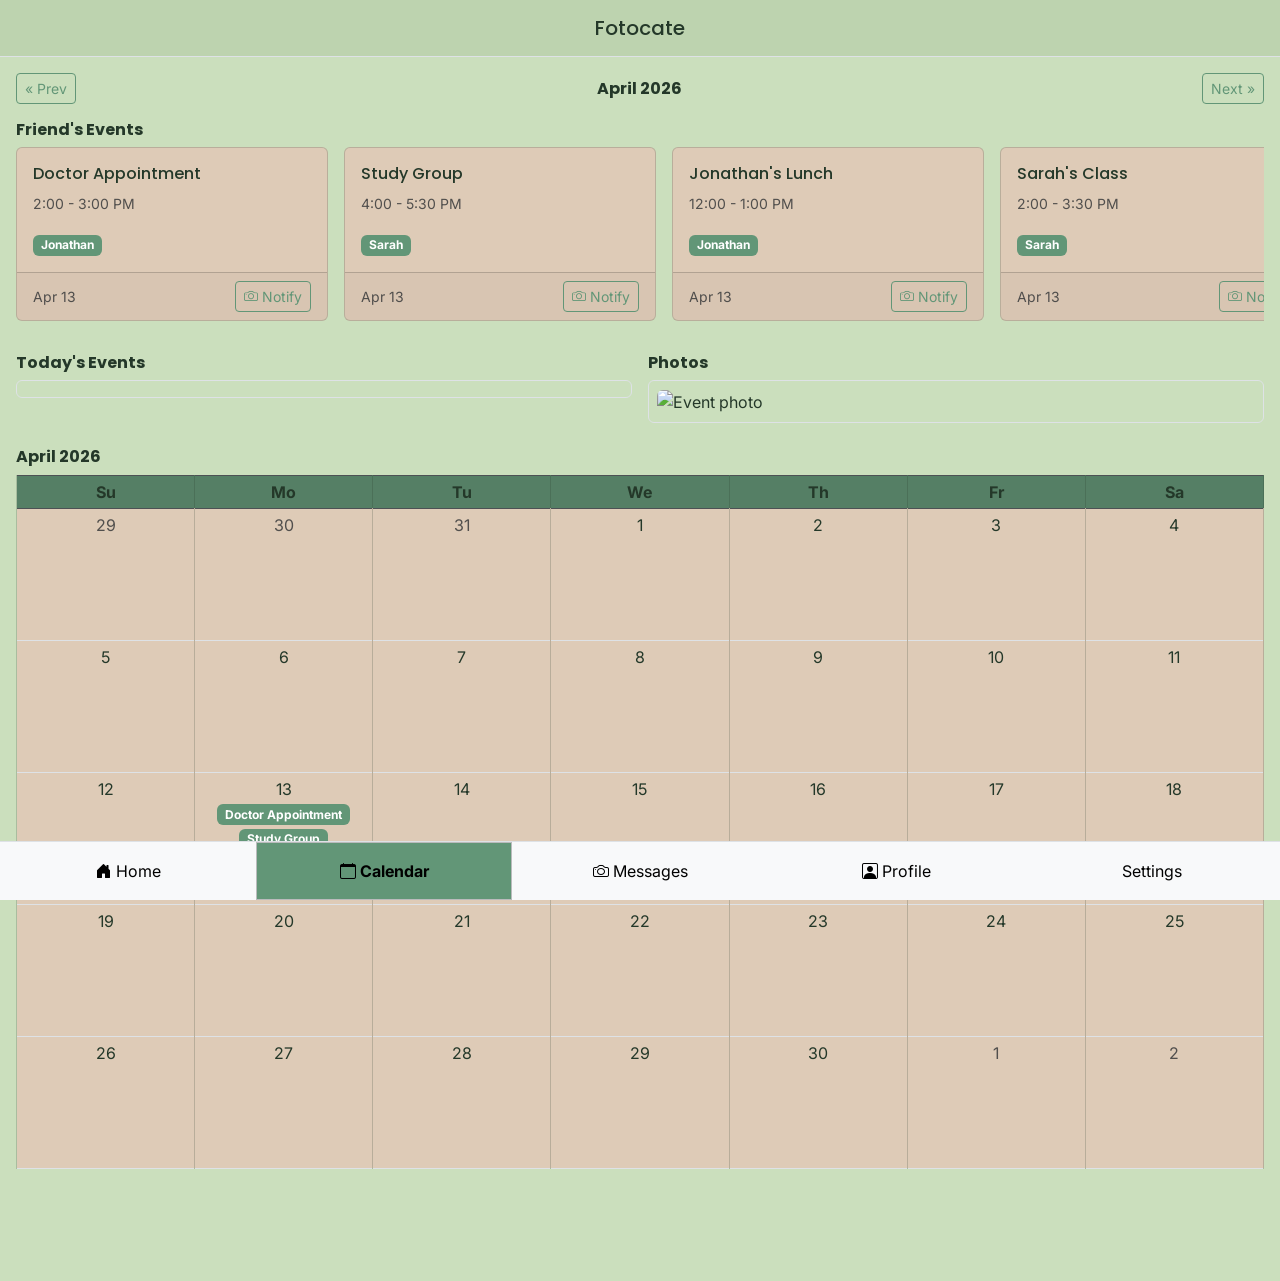
==== commit 3bbe3b51: "Match calendar and profile banners to darker homepage green" ====
--- a/calendar.html
+++ b/calendar.html
@@ -25,7 +25,7 @@
 <div class="container-fluid min-vh-100 d-flex flex-column p-0">
 
     <!-- Top Title bar -->
-    <div class="bg-light border-bottom text-center py-3">
+    <div id="calendarTitleBanner" class="bg-light border-bottom text-center py-3">
         <h5 class="mb-0">Fotocate</h5>
     </div>
 
--- a/styles.css
+++ b/styles.css
@@ -26,6 +26,13 @@
 .bg-light, .border-top.bg-light, .border-bottom.bg-light{
 background-color: var(--color-main) !important;
 color: var(--color-text) !important;
+}
+
+/* Homepage current-date banner: slightly darker than the shared top bar green. */
+#homepageDateBanner,
+#calendarTitleBanner,
+#profileTitleBanner {
+  background-color: #BDD3AF !important;
 }
 
 /* Cards, modal surfaces, and calendar cells */
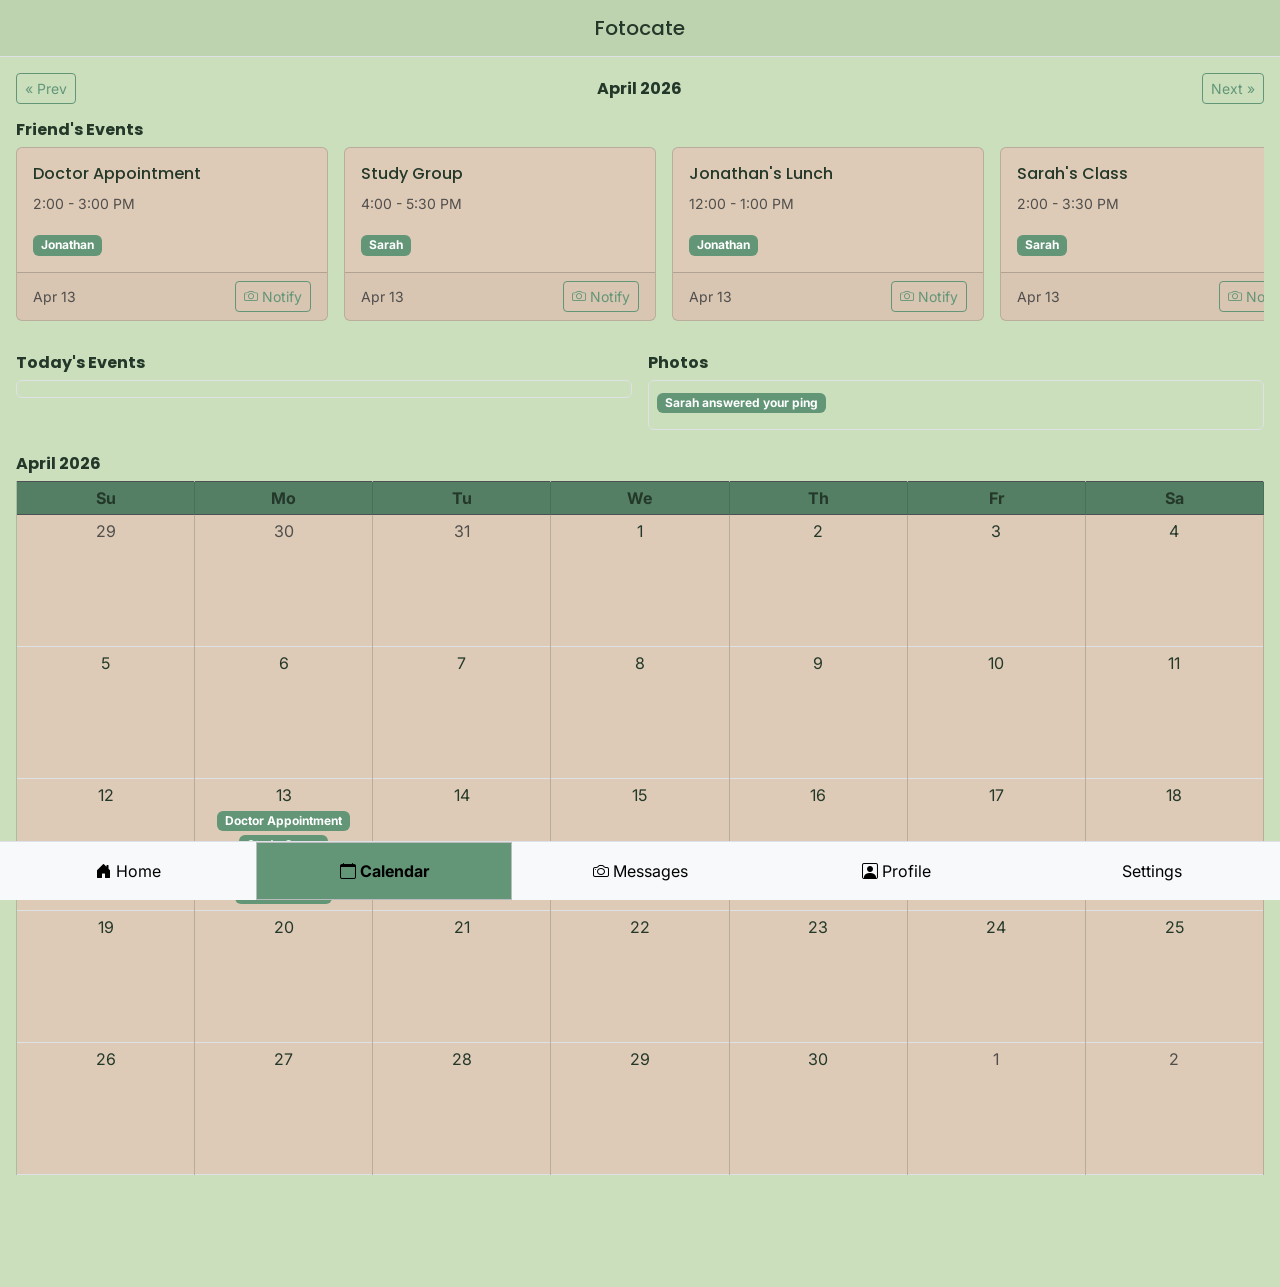
==== commit 22f576f2: "Add static ping-response badge with collapsible photo" ====
--- a/calendar.html
+++ b/calendar.html
@@ -7,7 +7,7 @@
 
     <link href="https://cdn.jsdelivr.net/npm/bootstrap@5.3.2/dist/css/bootstrap.min.css" rel="stylesheet">
     <link rel="stylesheet" href="https://cdn.jsdelivr.net/npm/bootstrap-icons@1.11.3/font/bootstrap-icons.min.css">
-    <link rel="stylesheet" href="styles.css">
+    <link rel="stylesheet" href="styles.css?v=2">
     <style>
         .cal-day { cursor: pointer; }
         .cal-day:hover { text-decoration: underline; }
@@ -113,7 +113,23 @@
             <div class="col-12 col-lg-6">
                 <h6 class="fw-bold mb-2">Photos</h6>
                 <div class="border rounded overflow-auto p-2">
-                    <img src="https://picsum.photos/200/300" class="img-fluid rounded" alt="Event photo" />
+                    <a
+                        class="d-inline-block mb-2 text-decoration-none"
+                        data-bs-toggle="collapse"
+                        href="#pingResponsePhoto"
+                        role="button"
+                        aria-expanded="false"
+                        aria-controls="pingResponsePhoto">
+                        <span class="badge bg-warning">Sarah answered your ping</span>
+                    </a>
+                    <div class="collapse" id="pingResponsePhoto">
+                        <div class="card card-body p-2">
+                            <img
+                                src="https://picsum.photos/id/64/500/320"
+                                class="img-fluid rounded"
+                                alt="Photo shared by Sarah" />
+                        </div>
+                    </div>
                 </div>
             </div>
 
@@ -239,6 +255,7 @@
                     </div>
                 </div>
                 <div class="modal-footer">
+                    <button type="button" id="deleteEventBtn" class="btn btn-danger me-auto d-none" onclick="deleteCurrentEvent()">Delete Event</button>
                     <button type="button" class="btn btn-secondary" data-bs-dismiss="modal">Cancel</button>
                     <button type="button" class="btn btn-primary" onclick="submitCreateEvent()">Continue</button>
                 </div>
@@ -352,6 +369,7 @@
         document.getElementById('eventType').value = 'personal';
         document.getElementById('eventNameError').classList.add('d-none');
         document.getElementById('eventTimeError').classList.add('d-none');
+        document.getElementById('deleteEventBtn').classList.add('d-none');
         document.getElementById('createEventModalLabel').textContent = 'Create Event';
         createEventModal.show();
     }
@@ -374,8 +392,26 @@
         const parsed = parseDisplayTimeToInput(evt.timeStr || '');
         document.getElementById('eventTime').value = parsed || '';
 
+        document.getElementById('deleteEventBtn').classList.remove('d-none');
         document.getElementById('createEventModalLabel').textContent = 'Edit Event';
         createEventModal.show();
+    }
+
+    function deleteCurrentEvent() {
+        if (!editMode || !editingEventId) return;
+
+        const shouldDelete = window.confirm('Delete this event? This cannot be undone.');
+        if (!shouldDelete) return;
+
+        const saved = getSavedEvents();
+        const filtered = saved.filter(evt => evt.id !== editingEventId);
+        localStorage.setItem('calendarEvents', JSON.stringify(filtered));
+        renderSavedEvents();
+
+        pendingEvent = null;
+        editMode = false;
+        editingEventId = null;
+        createEventModal.hide();
     }
 
     function parseDisplayTimeToInput(displayTime) {
